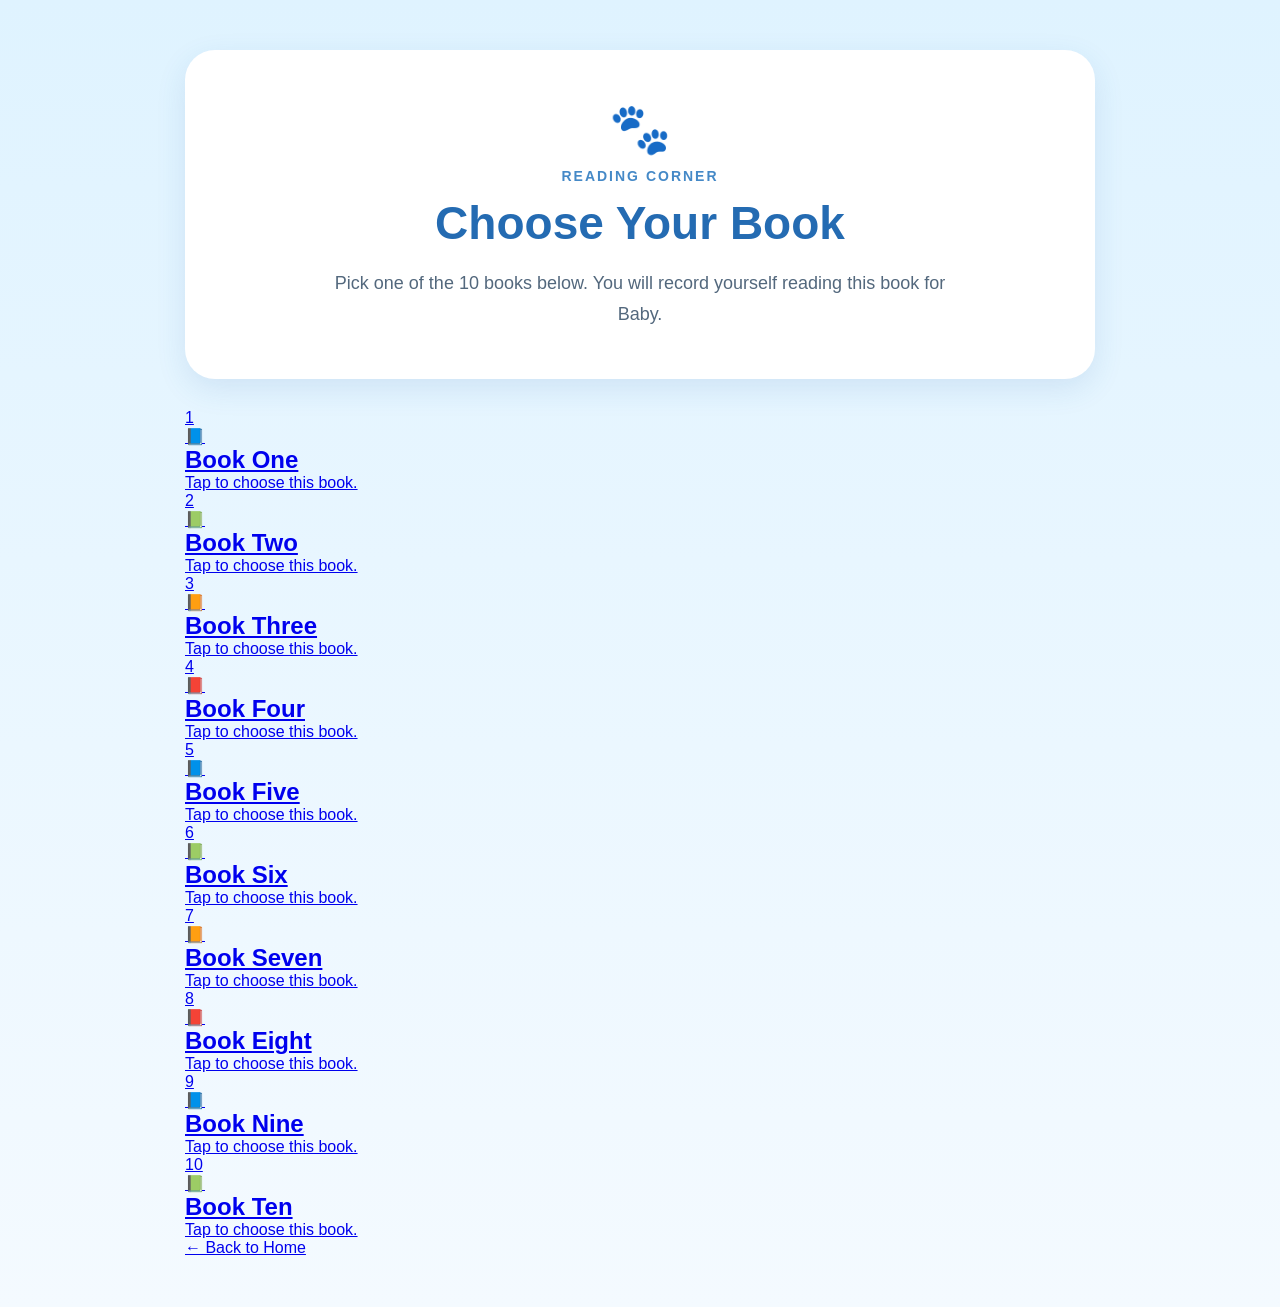
==== docs/books.html @ f7de2287 "Create books.html" ====
<!DOCTYPE html>
<html lang="en">

<head>
    <meta charset="UTF-8">

    <meta
        name="viewport"
        content="width=device-width, initial-scale=1.0"
    >

    <title>Choose a Book</title>

    <link
        rel="stylesheet"
        href="style.css"
    >
</head>


<body>

    <main class="page-container">


        <!-- Page Header -->

        <header class="welcome-card">

            <div class="paw-print">
                🐾
            </div>

            <p class="small-title">
                Reading Corner
            </p>

            <h1>
                Choose Your Book
            </h1>

            <p class="welcome-message">
                Pick one of the 10 books below.
                You will record yourself reading
                this book for Baby.
            </p>

        </header>


        <!-- Book Selection -->

        <section class="book-section">

            <div class="book-grid">


                <a href="#" class="book-card">

                    <div class="book-number">
                        1
                    </div>

                    <div class="book-emoji">
                        📘
                    </div>

                    <h2>
                        Book One
                    </h2>

                    <p>
                        Tap to choose this book.
                    </p>

                </a>


                <a href="#" class="book-card">

                    <div class="book-number">
                        2
                    </div>

                    <div class="book-emoji">
                        📗
                    </div>

                    <h2>
                        Book Two
                    </h2>

                    <p>
                        Tap to choose this book.
                    </p>

                </a>


                <a href="#" class="book-card">

                    <div class="book-number">
                        3
                    </div>

                    <div class="book-emoji">
                        📙
                    </div>

                    <h2>
                        Book Three
                    </h2>

                    <p>
                        Tap to choose this book.
                    </p>

                </a>


                <a href="#" class="book-card">

                    <div class="book-number">
                        4
                    </div>

                    <div class="book-emoji">
                        📕
                    </div>

                    <h2>
                        Book Four
                    </h2>

                    <p>
                        Tap to choose this book.
                    </p>

                </a>


                <a href="#" class="book-card">

                    <div class="book-number">
                        5
                    </div>

                    <div class="book-emoji">
                        📘
                    </div>

                    <h2>
                        Book Five
                    </h2>

                    <p>
                        Tap to choose this book.
                    </p>

                </a>


                <a href="#" class="book-card">

                    <div class="book-number">
                        6
                    </div>

                    <div class="book-emoji">
                        📗
                    </div>

                    <h2>
                        Book Six
                    </h2>

                    <p>
                        Tap to choose this book.
                    </p>

                </a>


                <a href="#" class="book-card">

                    <div class="book-number">
                        7
                    </div>

                    <div class="book-emoji">
                        📙
                    </div>

                    <h2>
                        Book Seven
                    </h2>

                    <p>
                        Tap to choose this book.
                    </p>

                </a>


                <a href="#" class="book-card">

                    <div class="book-number">
                        8
                    </div>

                    <div class="book-emoji">
                        📕
                    </div>

                    <h2>
                        Book Eight
                    </h2>

                    <p>
                        Tap to choose this book.
                    </p>

                </a>


                <a href="#" class="book-card">

                    <div class="book-number">
                        9
                    </div>

                    <div class="book-emoji">
                        📘
                    </div>

                    <h2>
                        Book Nine
                    </h2>

                    <p>
                        Tap to choose this book.
                    </p>

                </a>


                <a href="#" class="book-card">

                    <div class="book-number">
                        10
                    </div>

                    <div class="book-emoji">
                        📗
                    </div>

                    <h2>
                        Book Ten
                    </h2>

                    <p>
                        Tap to choose this book.
                    </p>

                </a>


            </div>

        </section>


        <!-- Back Button -->

        <div class="back-area">

            <a
                href="index.html"
                class="back-button"
            >
                ← Back to Home
            </a>

        </div>


    </main>

</body>

</html>
---- docs/style.css ----
/* ========================================
   BABY SHOWER READING CORNER
   Main Website Design
======================================== */


/* ---------- Page Reset ---------- */

* {
    margin: 0;
    padding: 0;
    box-sizing: border-box;
}


/* ---------- Main Page ---------- */

body {
    font-family: Arial, Helvetica, sans-serif;

    background:
        linear-gradient(
            180deg,
            #dff3ff 0%,
            #f4faff 100%
        );

    color: #24364b;

    min-height: 100vh;
}


.page-container {
    width: 90%;
    max-width: 950px;

    margin: 0 auto;

    padding:
        50px
        20px;
}


/* ========================================
   WELCOME CARD
======================================== */

.welcome-card {
    background-color: white;

    text-align: center;

    padding:
        50px
        30px;

    border-radius: 30px;

    box-shadow:
        0
        10px
        30px
        rgba(45, 110, 170, 0.12);

    margin-bottom: 30px;
}


.paw-print {
    font-size: 50px;

    margin-bottom: 10px;
}


.small-title {
    color: #4589c7;

    font-size: 14px;

    font-weight: bold;

    letter-spacing: 2px;

    text-transform: uppercase;

    margin-bottom: 12px;
}


.welcome-card h1 {
    color: #246bb2;

    font-size: 46px;

    margin-bottom: 18px;
}


.welcome-message {
    max-width: 620px;

    margin: 0 auto;

    font-size: 18px;

    line-height: 1.7;

    color: #53687d;
}


/* ========================================
   READING CARD
======================================== */

.reading-card {
    background-color: white;

    text-align: center;

    padding:
        45px
        35px;

    border-radius: 30px;

    box-shadow:
        0
        10px
        30px
        rgba(45, 110, 170, 0.10);

    margin-bottom: 30px;
}


.book-icon {
    font-size: 48px;

    margin-bottom: 12px;
}


.reading-card h2 {
    color: #246bb2;

    font-size: 32px;

    margin-bottom: 18px;
}


.reading-card p {
    max-width: 650px;

    margin:
        0
        auto
        15px;

    font-size: 17px;

    line-height: 1.7;

    color: #53687d;
}


/* ========================================
   CHOOSE BOOK BUTTON
======================================== */

.choose-button {
    border: none;

    background-color: #3787d6;

    color: white;

    font-size: 18px;

    font-weight: bold;

    padding:
        16px
        36px;

    border-radius: 50px;

    margin-top: 18px;

    cursor: pointer;

    box-shadow:
        0
        7px
        16px
        rgba(55, 135, 214, 0.25);

    transition:
        transform 0.2s ease,
        box-shadow 0.2s ease;
}


.choose-button:hover {
    transform: translateY(-2px);

    box-shadow:
        0
        10px
        20px
        rgba(55, 135, 214, 0.30);
}


/* ========================================
   HOW IT WORKS
======================================== */

.instructions {
    background-color: white;

    padding:
        40px
        30px;

    border-radius: 30px;

    box-shadow:
        0
        10px
        30px
        rgba(45, 110, 170, 0.10);
}


.instructions h2 {
    text-align: center;

    color: #246bb2;

    font-size: 30px;

    margin-bottom: 30px;
}


.steps {
    display: grid;

    grid-template-columns:
        repeat(3, 1fr);

    gap: 20px;
}


.step {
    text-align: center;

    background-color: #f2f9ff;

    padding:
        28px
        20px;

    border-radius: 22px;
}


.step span {
    display: flex;

    align-items: center;

    justify-content: center;

    width: 45px;

    height: 45px;

    margin:
        0
        auto
        15px;

    background-color: #3787d6;

    color: white;

    border-radius: 50%;

    font-size: 19px;

    font-weight: bold;
}


.step h3 {
    color: #2c659c;

    margin-bottom: 10px;
}


.step p {
    color: #617487;

    font-size: 15px;

    line-height: 1.5;
}


/* ========================================
   FOOTER
======================================== */

footer {
    text-align: center;

    padding:
        35px
        10px
        10px;

    color: #56738e;
}


footer p {
    margin-bottom: 5px;
}


.event-date {
    font-size: 14px;

    font-weight: bold;
}


/* ========================================
   PHONE / MOBILE DESIGN
======================================== */

@media (max-width: 700px) {

    .page-container {
        width: 94%;

        padding:
            25px
            10px;
    }


    .welcome-card {
        padding:
            40px
            22px;
    }


    .welcome-card h1 {
        font-size: 35px;
    }


    .welcome-message {
        font-size: 16px;
    }


    .reading-card {
        padding:
            35px
            22px;
    }


    .steps {
        grid-template-columns: 1fr;
    }


    .choose-button {
        width: 100%;

        max-width: 300px;
    }

}
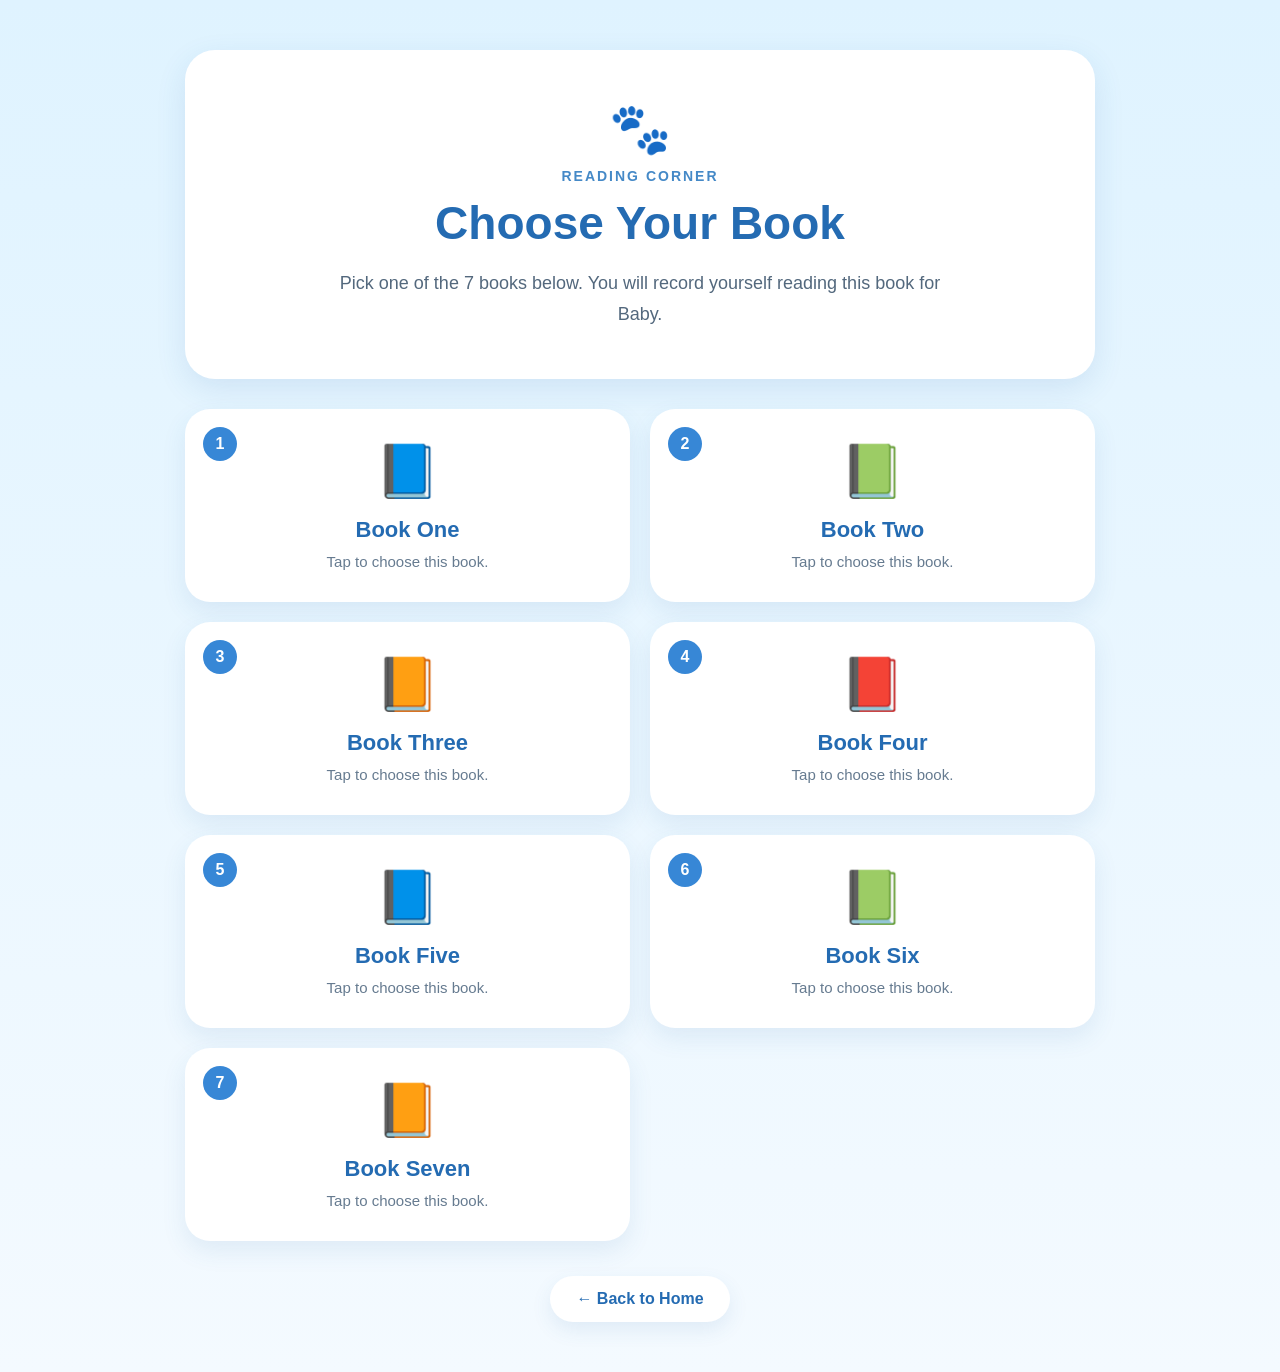
==== commit 7311e3da: "Update books.html" ====
--- a/docs/books.html
+++ b/docs/books.html
@@ -40,7 +40,7 @@
             </h1>
 
             <p class="welcome-message">
-                Pick one of the 10 books below.
+                Pick one of the 7 books below.
                 You will record yourself reading
                 this book for Baby.
             </p>
@@ -202,68 +202,7 @@
                 </a>
 
 
-                <a href="#" class="book-card">
-
-                    <div class="book-number">
-                        8
-                    </div>
-
-                    <div class="book-emoji">
-                        📕
-                    </div>
-
-                    <h2>
-                        Book Eight
-                    </h2>
-
-                    <p>
-                        Tap to choose this book.
-                    </p>
-
-                </a>
-
-
-                <a href="#" class="book-card">
-
-                    <div class="book-number">
-                        9
-                    </div>
-
-                    <div class="book-emoji">
-                        📘
-                    </div>
-
-                    <h2>
-                        Book Nine
-                    </h2>
-
-                    <p>
-                        Tap to choose this book.
-                    </p>
-
-                </a>
-
-
-                <a href="#" class="book-card">
-
-                    <div class="book-number">
-                        10
-                    </div>
-
-                    <div class="book-emoji">
-                        📗
-                    </div>
-
-                    <h2>
-                        Book Ten
-                    </h2>
-
-                    <p>
-                        Tap to choose this book.
-                    </p>
-
-                </a>
-
+                
 
             </div>
 
--- a/docs/style.css
+++ b/docs/style.css
@@ -174,6 +174,9 @@
 ======================================== */
 
 .choose-button {
+   display: inline-block;
+text-decoration: none;
+   
     border: none;
 
     background-color: #3787d6;
@@ -395,3 +398,169 @@
     }
 
 }
+
+/* ========================================
+   BOOK SELECTION PAGE
+======================================== */
+
+.book-section {
+    margin-top: 30px;
+}
+
+
+.book-grid {
+    display: grid;
+
+    grid-template-columns:
+        repeat(2, 1fr);
+
+    gap: 20px;
+}
+
+
+.book-card {
+    position: relative;
+
+    display: block;
+
+    background-color: white;
+
+    text-decoration: none;
+
+    color: #24364b;
+
+    padding:
+        32px
+        25px;
+
+    border-radius: 25px;
+
+    text-align: center;
+
+    box-shadow:
+        0
+        10px
+        25px
+        rgba(45, 110, 170, 0.10);
+
+    transition:
+        transform 0.2s ease,
+        box-shadow 0.2s ease;
+}
+
+
+.book-card:hover {
+    transform: translateY(-4px);
+
+    box-shadow:
+        0
+        14px
+        30px
+        rgba(45, 110, 170, 0.16);
+}
+
+
+.book-number {
+    position: absolute;
+
+    top: 18px;
+
+    left: 18px;
+
+    width: 34px;
+
+    height: 34px;
+
+    display: flex;
+
+    align-items: center;
+
+    justify-content: center;
+
+    background-color: #3787d6;
+
+    color: white;
+
+    border-radius: 50%;
+
+    font-weight: bold;
+}
+
+
+.book-emoji {
+    font-size: 52px;
+
+    margin-bottom: 15px;
+}
+
+
+.book-card h2 {
+    color: #246bb2;
+
+    font-size: 22px;
+
+    margin-bottom: 10px;
+}
+
+
+.book-card p {
+    color: #667b90;
+
+    font-size: 15px;
+}
+
+
+/* ========================================
+   BACK BUTTON
+======================================== */
+
+.back-area {
+    text-align: center;
+
+    margin-top: 35px;
+}
+
+
+.back-button {
+    display: inline-block;
+
+    text-decoration: none;
+
+    color: #246bb2;
+
+    background-color: white;
+
+    padding:
+        14px
+        26px;
+
+    border-radius: 50px;
+
+    font-weight: bold;
+
+    box-shadow:
+        0
+        8px
+        20px
+        rgba(45, 110, 170, 0.10);
+}
+
+
+/* ========================================
+   MOBILE BOOK PAGE
+======================================== */
+
+@media (max-width: 700px) {
+
+    .book-grid {
+        grid-template-columns: 1fr;
+    }
+
+
+    .book-card {
+        padding:
+            30px
+            20px;
+    }
+
+}
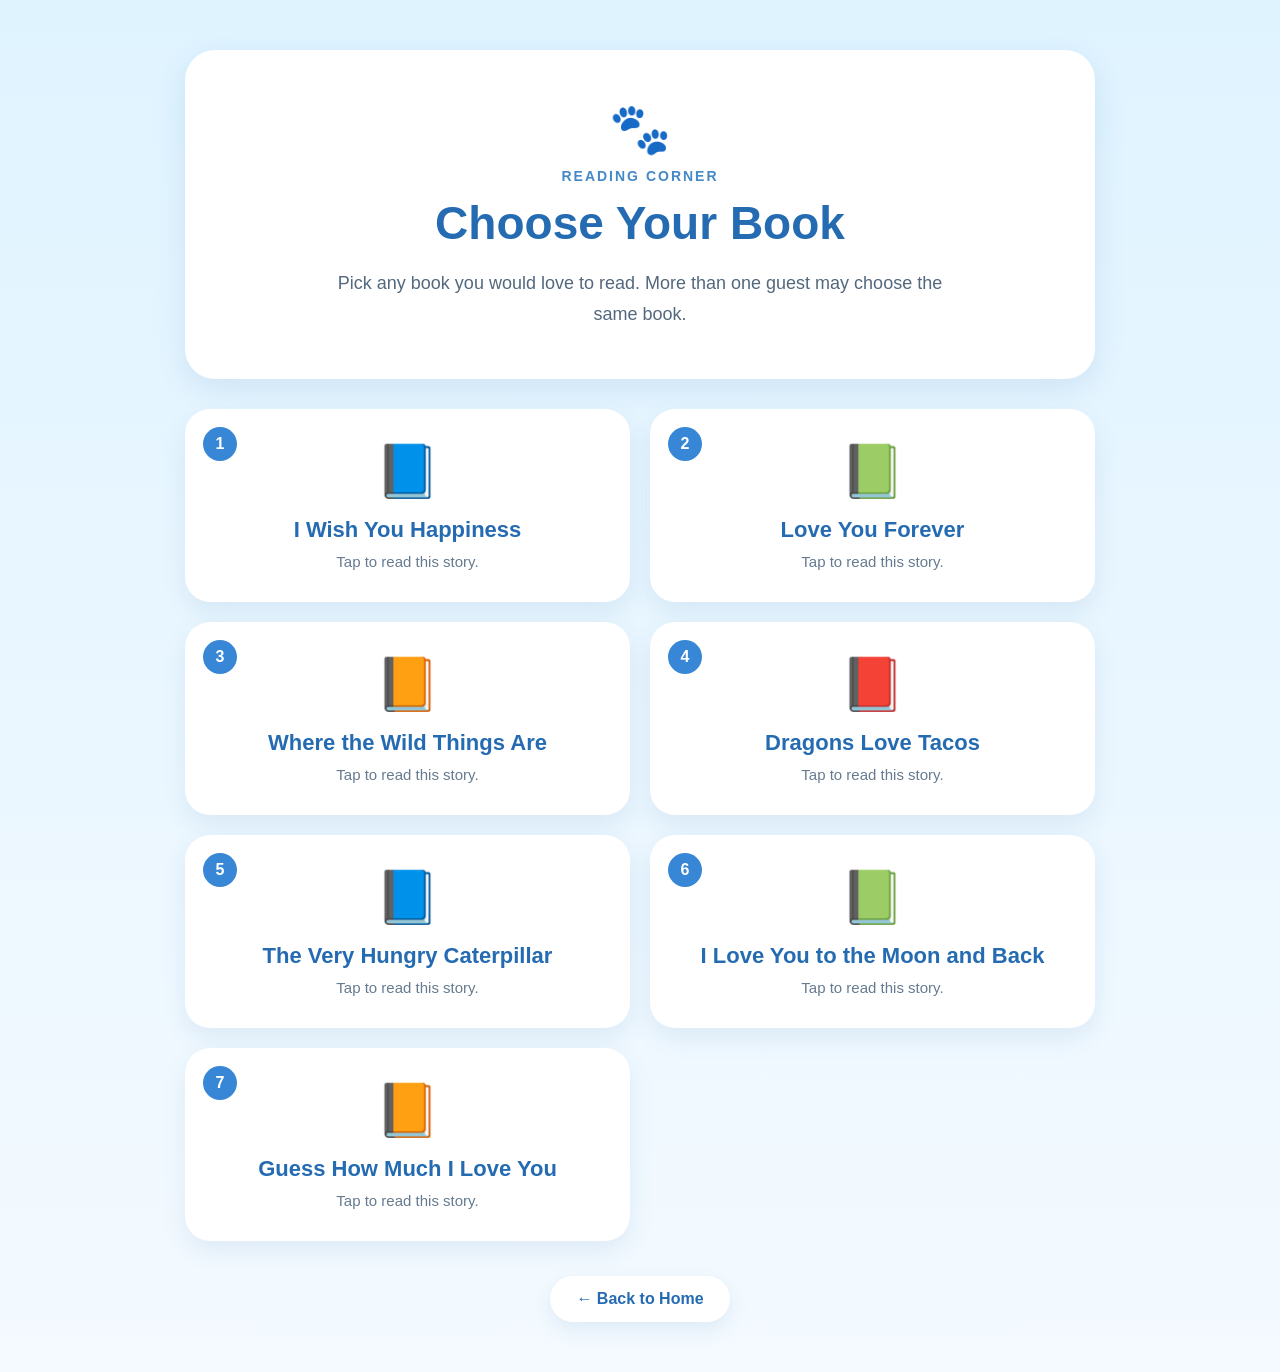
==== commit 1ee58adc: "Update books.html" ====
--- a/docs/books.html
+++ b/docs/books.html
@@ -9,7 +9,7 @@
         content="width=device-width, initial-scale=1.0"
     >
 
-    <title>Choose a Book</title>
+    <title>Choose Your Book</title>
 
     <link
         rel="stylesheet"
@@ -17,11 +17,9 @@
     >
 </head>
 
-
 <body>
 
     <main class="page-container">
-
 
         <!-- Page Header -->
 
@@ -40,9 +38,9 @@
             </h1>
 
             <p class="welcome-message">
-                Pick one of the 7 books below.
-                You will record yourself reading
-                this book for Baby.
+                Pick any book you would love to read.
+                More than one guest may choose the
+                same book.
             </p>
 
         </header>
@@ -55,7 +53,12 @@
             <div class="book-grid">
 
 
-                <a href="#" class="book-card">
+                <!-- Book 1 -->
+
+                <a
+                    href="record.html?book=1"
+                    class="book-card"
+                >
 
                     <div class="book-number">
                         1
@@ -66,17 +69,22 @@
                     </div>
 
                     <h2>
-                        Book One
-                    </h2>
-
-                    <p>
-                        Tap to choose this book.
-                    </p>
-
-                </a>
-
-
-                <a href="#" class="book-card">
+                        I Wish You Happiness
+                    </h2>
+
+                    <p>
+                        Tap to read this story.
+                    </p>
+
+                </a>
+
+
+                <!-- Book 2 -->
+
+                <a
+                    href="record.html?book=2"
+                    class="book-card"
+                >
 
                     <div class="book-number">
                         2
@@ -87,17 +95,22 @@
                     </div>
 
                     <h2>
-                        Book Two
-                    </h2>
-
-                    <p>
-                        Tap to choose this book.
-                    </p>
-
-                </a>
-
-
-                <a href="#" class="book-card">
+                        Love You Forever
+                    </h2>
+
+                    <p>
+                        Tap to read this story.
+                    </p>
+
+                </a>
+
+
+                <!-- Book 3 -->
+
+                <a
+                    href="record.html?book=3"
+                    class="book-card"
+                >
 
                     <div class="book-number">
                         3
@@ -108,17 +121,22 @@
                     </div>
 
                     <h2>
-                        Book Three
-                    </h2>
-
-                    <p>
-                        Tap to choose this book.
-                    </p>
-
-                </a>
-
-
-                <a href="#" class="book-card">
+                        Where the Wild Things Are
+                    </h2>
+
+                    <p>
+                        Tap to read this story.
+                    </p>
+
+                </a>
+
+
+                <!-- Book 4 -->
+
+                <a
+                    href="record.html?book=4"
+                    class="book-card"
+                >
 
                     <div class="book-number">
                         4
@@ -129,17 +147,22 @@
                     </div>
 
                     <h2>
-                        Book Four
-                    </h2>
-
-                    <p>
-                        Tap to choose this book.
-                    </p>
-
-                </a>
-
-
-                <a href="#" class="book-card">
+                        Dragons Love Tacos
+                    </h2>
+
+                    <p>
+                        Tap to read this story.
+                    </p>
+
+                </a>
+
+
+                <!-- Book 5 -->
+
+                <a
+                    href="record.html?book=5"
+                    class="book-card"
+                >
 
                     <div class="book-number">
                         5
@@ -150,17 +173,22 @@
                     </div>
 
                     <h2>
-                        Book Five
-                    </h2>
-
-                    <p>
-                        Tap to choose this book.
-                    </p>
-
-                </a>
-
-
-                <a href="#" class="book-card">
+                        The Very Hungry Caterpillar
+                    </h2>
+
+                    <p>
+                        Tap to read this story.
+                    </p>
+
+                </a>
+
+
+                <!-- Book 6 -->
+
+                <a
+                    href="record.html?book=6"
+                    class="book-card"
+                >
 
                     <div class="book-number">
                         6
@@ -171,17 +199,22 @@
                     </div>
 
                     <h2>
-                        Book Six
-                    </h2>
-
-                    <p>
-                        Tap to choose this book.
-                    </p>
-
-                </a>
-
-
-                <a href="#" class="book-card">
+                        I Love You to the Moon and Back
+                    </h2>
+
+                    <p>
+                        Tap to read this story.
+                    </p>
+
+                </a>
+
+
+                <!-- Book 7 -->
+
+                <a
+                    href="record.html?book=7"
+                    class="book-card"
+                >
 
                     <div class="book-number">
                         7
@@ -192,17 +225,14 @@
                     </div>
 
                     <h2>
-                        Book Seven
-                    </h2>
-
-                    <p>
-                        Tap to choose this book.
-                    </p>
-
-                </a>
-
-
-                
+                        Guess How Much I Love You
+                    </h2>
+
+                    <p>
+                        Tap to read this story.
+                    </p>
+
+                </a>
 
             </div>
 
@@ -222,7 +252,6 @@
 
         </div>
 
-
     </main>
 
 </body>
--- a/docs/style.css
+++ b/docs/style.css
@@ -1,6 +1,5 @@
 /* ========================================
    BABY SHOWER READING CORNER
-   Main Website Design
 ======================================== */
 
 
@@ -37,9 +36,7 @@
 
     margin: 0 auto;
 
-    padding:
-        50px
-        20px;
+    padding: 50px 20px;
 }
 
 
@@ -52,16 +49,12 @@
 
     text-align: center;
 
-    padding:
-        50px
-        30px;
+    padding: 50px 30px;
 
     border-radius: 30px;
 
     box-shadow:
-        0
-        10px
-        30px
+        0 10px 30px
         rgba(45, 110, 170, 0.12);
 
     margin-bottom: 30px;
@@ -70,7 +63,6 @@
 
 .paw-print {
     font-size: 50px;
-
     margin-bottom: 10px;
 }
 
@@ -121,16 +113,12 @@
 
     text-align: center;
 
-    padding:
-        45px
-        35px;
+    padding: 45px 35px;
 
     border-radius: 30px;
 
     box-shadow:
-        0
-        10px
-        30px
+        0 10px 30px
         rgba(45, 110, 170, 0.10);
 
     margin-bottom: 30px;
@@ -139,7 +127,6 @@
 
 .book-icon {
     font-size: 48px;
-
     margin-bottom: 12px;
 }
 
@@ -156,10 +143,7 @@
 .reading-card p {
     max-width: 650px;
 
-    margin:
-        0
-        auto
-        15px;
+    margin: 0 auto 15px;
 
     font-size: 17px;
 
@@ -174,9 +158,10 @@
 ======================================== */
 
 .choose-button {
-   display: inline-block;
-text-decoration: none;
-   
+    display: inline-block;
+
+    text-decoration: none;
+
     border: none;
 
     background-color: #3787d6;
@@ -187,9 +172,7 @@
 
     font-weight: bold;
 
-    padding:
-        16px
-        36px;
+    padding: 16px 36px;
 
     border-radius: 50px;
 
@@ -198,9 +181,7 @@
     cursor: pointer;
 
     box-shadow:
-        0
-        7px
-        16px
+        0 7px 16px
         rgba(55, 135, 214, 0.25);
 
     transition:
@@ -213,9 +194,7 @@
     transform: translateY(-2px);
 
     box-shadow:
-        0
-        10px
-        20px
+        0 10px 20px
         rgba(55, 135, 214, 0.30);
 }
 
@@ -227,16 +206,12 @@
 .instructions {
     background-color: white;
 
-    padding:
-        40px
-        30px;
+    padding: 40px 30px;
 
     border-radius: 30px;
 
     box-shadow:
-        0
-        10px
-        30px
+        0 10px 30px
         rgba(45, 110, 170, 0.10);
 }
 
@@ -267,9 +242,7 @@
 
     background-color: #f2f9ff;
 
-    padding:
-        28px
-        20px;
+    padding: 28px 20px;
 
     border-radius: 22px;
 }
@@ -286,10 +259,7 @@
 
     height: 45px;
 
-    margin:
-        0
-        auto
-        15px;
+    margin: 0 auto 15px;
 
     background-color: #3787d6;
 
@@ -305,7 +275,6 @@
 
 .step h3 {
     color: #2c659c;
-
     margin-bottom: 10px;
 }
 
@@ -320,87 +289,7 @@
 
 
 /* ========================================
-   FOOTER
-======================================== */
-
-footer {
-    text-align: center;
-
-    padding:
-        35px
-        10px
-        10px;
-
-    color: #56738e;
-}
-
-
-footer p {
-    margin-bottom: 5px;
-}
-
-
-.event-date {
-    font-size: 14px;
-
-    font-weight: bold;
-}
-
-
-/* ========================================
-   PHONE / MOBILE DESIGN
-======================================== */
-
-@media (max-width: 700px) {
-
-    .page-container {
-        width: 94%;
-
-        padding:
-            25px
-            10px;
-    }
-
-
-    .welcome-card {
-        padding:
-            40px
-            22px;
-    }
-
-
-    .welcome-card h1 {
-        font-size: 35px;
-    }
-
-
-    .welcome-message {
-        font-size: 16px;
-    }
-
-
-    .reading-card {
-        padding:
-            35px
-            22px;
-    }
-
-
-    .steps {
-        grid-template-columns: 1fr;
-    }
-
-
-    .choose-button {
-        width: 100%;
-
-        max-width: 300px;
-    }
-
-}
-
-/* ========================================
-   BOOK SELECTION PAGE
+   BOOK SELECTION
 ======================================== */
 
 .book-section {
@@ -429,18 +318,14 @@
 
     color: #24364b;
 
-    padding:
-        32px
-        25px;
+    padding: 32px 25px;
 
     border-radius: 25px;
 
     text-align: center;
 
     box-shadow:
-        0
-        10px
-        25px
+        0 10px 25px
         rgba(45, 110, 170, 0.10);
 
     transition:
@@ -453,9 +338,7 @@
     transform: translateY(-4px);
 
     box-shadow:
-        0
-        14px
-        30px
+        0 14px 30px
         rgba(45, 110, 170, 0.16);
 }
 
@@ -464,17 +347,14 @@
     position: absolute;
 
     top: 18px;
-
     left: 18px;
 
     width: 34px;
-
     height: 34px;
 
     display: flex;
 
     align-items: center;
-
     justify-content: center;
 
     background-color: #3787d6;
@@ -489,7 +369,6 @@
 
 .book-emoji {
     font-size: 52px;
-
     margin-bottom: 15px;
 }
 
@@ -505,18 +384,175 @@
 
 .book-card p {
     color: #667b90;
-
     font-size: 15px;
 }
 
 
 /* ========================================
+   RECORDING PAGE
+======================================== */
+
+.recording-card {
+    background-color: white;
+
+    text-align: center;
+
+    padding: 45px 35px;
+
+    border-radius: 30px;
+
+    box-shadow:
+        0 10px 30px
+        rgba(45, 110, 170, 0.10);
+}
+
+
+.recording-card h2 {
+    color: #246bb2;
+
+    font-size: 30px;
+
+    margin-bottom: 30px;
+}
+
+
+.form-group {
+    max-width: 500px;
+
+    margin: 0 auto 35px;
+
+    text-align: left;
+}
+
+
+.form-group label {
+    display: block;
+
+    margin-bottom: 8px;
+
+    font-weight: bold;
+
+    color: #385b7d;
+}
+
+
+.form-group input {
+    width: 100%;
+
+    padding: 15px 18px;
+
+    border:
+        2px solid
+        #d8eafb;
+
+    border-radius: 15px;
+
+    font-size: 17px;
+
+    outline: none;
+}
+
+
+.form-group input:focus {
+    border-color: #3787d6;
+}
+
+
+.microphone-circle {
+    width: 110px;
+
+    height: 110px;
+
+    margin: 10px auto 20px;
+
+    display: flex;
+
+    align-items: center;
+    justify-content: center;
+
+    background-color: #e7f4ff;
+
+    border-radius: 50%;
+
+    font-size: 52px;
+}
+
+
+.recording-card h3 {
+    color: #2c659c;
+
+    font-size: 24px;
+
+    margin-bottom: 10px;
+}
+
+
+.recording-message {
+    max-width: 520px;
+
+    margin: 0 auto 20px;
+
+    color: #617487;
+
+    font-size: 16px;
+
+    line-height: 1.6;
+}
+
+
+.record-button {
+    border: none;
+
+    background-color: #3787d6;
+
+    color: white;
+
+    font-size: 18px;
+
+    font-weight: bold;
+
+    padding: 16px 35px;
+
+    border-radius: 50px;
+
+    cursor: pointer;
+
+    box-shadow:
+        0 7px 16px
+        rgba(55, 135, 214, 0.25);
+}
+
+
+.recording-status {
+    margin-top: 15px;
+
+    color: #70859a;
+
+    font-size: 14px;
+}
+
+
+.audio-preview {
+    max-width: 550px;
+
+    margin: 35px auto 0;
+
+    padding: 25px;
+
+    background-color: #f2f9ff;
+
+    border-radius: 20px;
+
+    color: #667b90;
+}
+
+
+/* ========================================
    BACK BUTTON
 ======================================== */
 
 .back-area {
     text-align: center;
-
     margin-top: 35px;
 }
 
@@ -530,37 +566,93 @@
 
     background-color: white;
 
-    padding:
-        14px
-        26px;
+    padding: 14px 26px;
 
     border-radius: 50px;
 
     font-weight: bold;
 
     box-shadow:
-        0
-        8px
-        20px
+        0 8px 20px
         rgba(45, 110, 170, 0.10);
 }
 
 
 /* ========================================
-   MOBILE BOOK PAGE
+   FOOTER
+======================================== */
+
+footer {
+    text-align: center;
+
+    padding: 35px 10px 10px;
+
+    color: #56738e;
+}
+
+
+footer p {
+    margin-bottom: 5px;
+}
+
+
+.event-date {
+    font-size: 14px;
+    font-weight: bold;
+}
+
+
+/* ========================================
+   MOBILE PHONES
 ======================================== */
 
 @media (max-width: 700px) {
+
+    .page-container {
+        width: 94%;
+        padding: 25px 10px;
+    }
+
+
+    .welcome-card {
+        padding: 40px 22px;
+    }
+
+
+    .welcome-card h1 {
+        font-size: 35px;
+    }
+
+
+    .welcome-message {
+        font-size: 16px;
+    }
+
+
+    .reading-card {
+        padding: 35px 22px;
+    }
+
+
+    .steps {
+        grid-template-columns: 1fr;
+    }
+
 
     .book-grid {
         grid-template-columns: 1fr;
     }
 
 
-    .book-card {
-        padding:
-            30px
-            20px;
-    }
-
-}
+    .recording-card {
+        padding: 35px 22px;
+    }
+
+
+    .choose-button,
+    .record-button {
+        width: 100%;
+        max-width: 300px;
+    }
+
+}
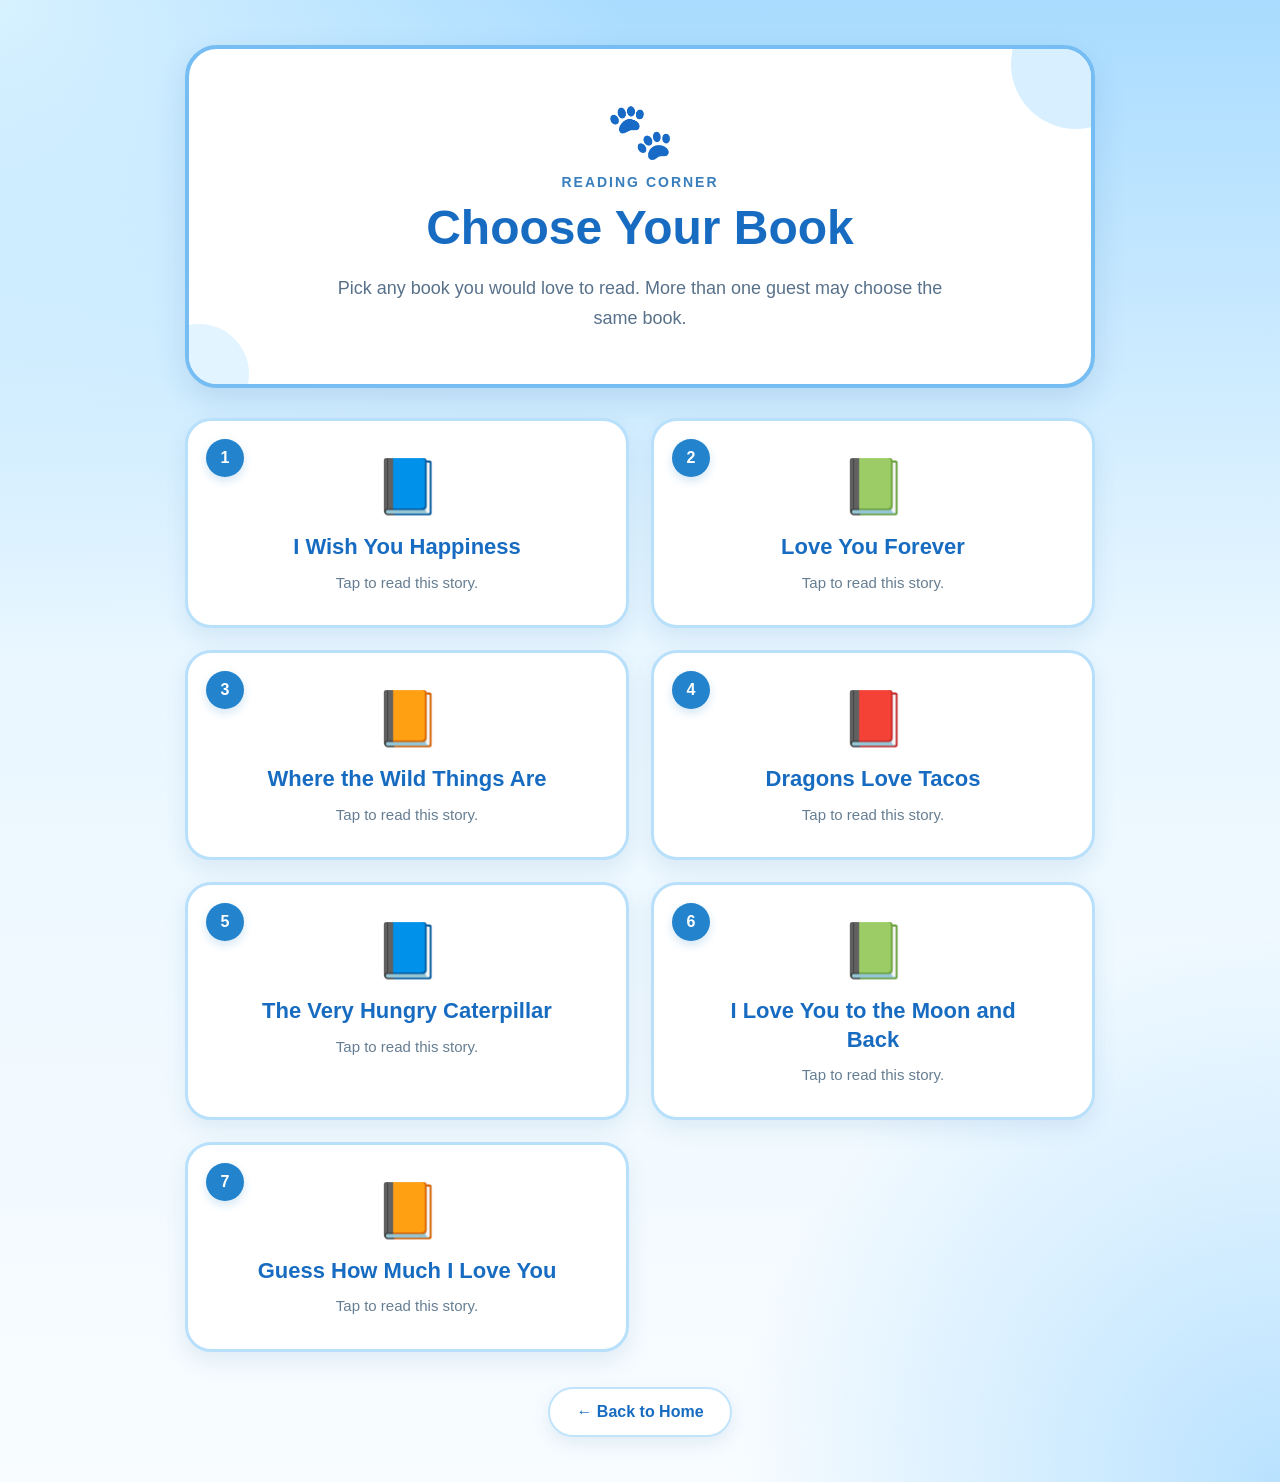
==== commit 2a83b226: "Update books.html" ====
--- a/docs/books.html
+++ b/docs/books.html
@@ -4,17 +4,13 @@
 <head>
     <meta charset="UTF-8">
 
-    <meta
-        name="viewport"
-        content="width=device-width, initial-scale=1.0"
-    >
+    <meta name="viewport"
+        content="width=device-width, initial-scale=1.0" >
 
     <title>Choose Your Book</title>
 
-    <link
-        rel="stylesheet"
-        href="style.css"
-    >
+    <link rel="stylesheet"
+        href="style.css" >
 </head>
 
 <body>
@@ -55,10 +51,8 @@
 
                 <!-- Book 1 -->
 
-                <a
-                    href="record.html?book=1"
-                    class="book-card"
-                >
+                <a href="record.html?book=1"
+                    class="book-card" >
 
                     <div class="book-number">
                         1
@@ -81,10 +75,8 @@
 
                 <!-- Book 2 -->
 
-                <a
-                    href="record.html?book=2"
-                    class="book-card"
-                >
+                <a href="record.html?book=2"
+                    class="book-card" >
 
                     <div class="book-number">
                         2
@@ -107,10 +99,8 @@
 
                 <!-- Book 3 -->
 
-                <a
-                    href="record.html?book=3"
-                    class="book-card"
-                >
+                <a href="record.html?book=3"
+                    class="book-card" >
 
                     <div class="book-number">
                         3
@@ -133,10 +123,8 @@
 
                 <!-- Book 4 -->
 
-                <a
-                    href="record.html?book=4"
-                    class="book-card"
-                >
+                <a href="record.html?book=4"
+                    class="book-card" >
 
                     <div class="book-number">
                         4
@@ -159,10 +147,8 @@
 
                 <!-- Book 5 -->
 
-                <a
-                    href="record.html?book=5"
-                    class="book-card"
-                >
+                <a href="record.html?book=5"
+                    class="book-card" >
 
                     <div class="book-number">
                         5
@@ -185,10 +171,8 @@
 
                 <!-- Book 6 -->
 
-                <a
-                    href="record.html?book=6"
-                    class="book-card"
-                >
+                <a href="record.html?book=6"
+                    class="book-card" >
 
                     <div class="book-number">
                         6
@@ -211,10 +195,8 @@
 
                 <!-- Book 7 -->
 
-                <a
-                    href="record.html?book=7"
-                    class="book-card"
-                >
+                <a href="record.html?book=7"
+                    class="book-card" >
 
                     <div class="book-number">
                         7
@@ -243,10 +225,8 @@
 
         <div class="back-area">
 
-            <a
-                href="index.html"
-                class="back-button"
-            >
+            <a href="index.html"
+                class="back-button" >
                 ← Back to Home
             </a>
 
--- a/docs/style.css
+++ b/docs/style.css
@@ -1,9 +1,13 @@
-/* ========================================
+/* =========================================================
    BABY SHOWER READING CORNER
-======================================== */
-
-
-/* ---------- Page Reset ---------- */
+   Blue Paw Storybook Theme
+   August 2026
+========================================================= */
+
+
+/* =========================================================
+   1. PAGE RESET
+========================================================= */
 
 * {
     margin: 0;
@@ -12,177 +16,296 @@
 }
 
 
-/* ---------- Main Page ---------- */
+html {
+    scroll-behavior: smooth;
+}
+
 
 body {
-    font-family: Arial, Helvetica, sans-serif;
+    min-height: 100vh;
+
+    font-family:
+        "Trebuchet MS",
+        Arial,
+        Helvetica,
+        sans-serif;
+
+    color: #24415f;
+
+    background:
+        radial-gradient(
+            circle at top left,
+            #d7f1ff 0%,
+            transparent 32%
+        ),
+        radial-gradient(
+            circle at bottom right,
+            #b9e2ff 0%,
+            transparent 28%
+        ),
+        linear-gradient(
+            180deg,
+            #a9dcff 0%,
+            #eaf7ff 45%,
+            #f8fcff 100%
+        );
+}
+
+
+/* =========================================================
+   2. MAIN PAGE CONTAINER
+========================================================= */
+
+.page-container {
+    width: 92%;
+    max-width: 950px;
+
+    margin: 0 auto;
+
+    padding: 45px 20px;
+}
+
+
+/* =========================================================
+   3. WELCOME CARD
+========================================================= */
+
+.welcome-card {
+    position: relative;
+
+    overflow: hidden;
+
+    background-color: #ffffff;
+
+    text-align: center;
+
+    padding: 50px 30px;
+
+    border:
+        4px solid
+        #75bdf2;
+
+    border-radius: 32px;
+
+    box-shadow:
+        0 12px 30px
+        rgba(32, 99, 160, 0.15);
+
+    margin-bottom: 28px;
+}
+
+
+/* Decorative Bubble */
+
+.welcome-card::before {
+    content: "";
+
+    position: absolute;
+
+    width: 100px;
+    height: 100px;
+
+    left: -40px;
+    bottom: -40px;
+
+    background-color: #e1f4ff;
+
+    border-radius: 50%;
+}
+
+
+/* Decorative Bubble */
+
+.welcome-card::after {
+    content: "";
+
+    position: absolute;
+
+    width: 130px;
+    height: 130px;
+
+    right: -50px;
+    top: -50px;
+
+    background-color: #d7efff;
+
+    border-radius: 50%;
+}
+
+
+/* =========================================================
+   4. PAW PRINT
+========================================================= */
+
+.paw-print {
+    position: relative;
+
+    z-index: 2;
+
+    font-size: 55px;
+
+    margin-bottom: 10px;
+}
+
+
+.footer-paw {
+    font-size: 28px;
+
+    margin-bottom: 8px;
+}
+
+
+/* =========================================================
+   5. SMALL SECTION TITLES
+========================================================= */
+
+.small-title {
+    position: relative;
+
+    z-index: 2;
+
+    color: #397fbd;
+
+    font-size: 14px;
+
+    font-weight: bold;
+
+    letter-spacing: 2px;
+
+    text-transform: uppercase;
+
+    margin-bottom: 12px;
+}
+
+
+/* =========================================================
+   6. WELCOME TEXT
+========================================================= */
+
+.welcome-card h1 {
+    position: relative;
+
+    z-index: 2;
+
+    color: #176cc1;
+
+    font-size: 48px;
+
+    line-height: 1.1;
+
+    margin-bottom: 18px;
+}
+
+
+.welcome-message {
+    position: relative;
+
+    z-index: 2;
+
+    max-width: 620px;
+
+    margin: 0 auto;
+
+    color: #58718a;
+
+    font-size: 18px;
+
+    line-height: 1.7;
+}
+
+
+/* =========================================================
+   7. READING CORNER CARD
+========================================================= */
+
+.reading-card {
+    background-color: #ffffff;
+
+    text-align: center;
+
+    padding: 45px 35px;
+
+    border:
+        3px solid
+        #c6e8ff;
+
+    border-radius: 30px;
+
+    box-shadow:
+        0 10px 25px
+        rgba(32, 99, 160, 0.11);
+
+    margin-bottom: 28px;
+}
+
+
+.book-icon {
+    font-size: 52px;
+
+    margin-bottom: 10px;
+}
+
+
+.reading-card h2 {
+    color: #176cc1;
+
+    font-size: 32px;
+
+    margin-bottom: 18px;
+}
+
+
+.reading-card p {
+    max-width: 650px;
+
+    margin:
+        0
+        auto
+        14px;
+
+    color: #59738b;
+
+    font-size: 17px;
+
+    line-height: 1.65;
+}
+
+
+/* =========================================================
+   8. MAIN BUTTON
+========================================================= */
+
+.choose-button {
+    display: inline-block;
+
+    text-decoration: none;
+
+    border: none;
 
     background:
         linear-gradient(
             180deg,
-            #dff3ff 0%,
-            #f4faff 100%
+            #48a5ed,
+            #217bc4
         );
 
-    color: #24364b;
-
-    min-height: 100vh;
-}
-
-
-.page-container {
-    width: 90%;
-    max-width: 950px;
-
-    margin: 0 auto;
-
-    padding: 50px 20px;
-}
-
-
-/* ========================================
-   WELCOME CARD
-======================================== */
-
-.welcome-card {
-    background-color: white;
-
-    text-align: center;
-
-    padding: 50px 30px;
-
-    border-radius: 30px;
-
-    box-shadow:
-        0 10px 30px
-        rgba(45, 110, 170, 0.12);
-
-    margin-bottom: 30px;
-}
-
-
-.paw-print {
-    font-size: 50px;
-    margin-bottom: 10px;
-}
-
-
-.small-title {
-    color: #4589c7;
-
-    font-size: 14px;
+    color: #ffffff;
+
+    font-size: 18px;
 
     font-weight: bold;
 
-    letter-spacing: 2px;
-
-    text-transform: uppercase;
-
-    margin-bottom: 12px;
-}
-
-
-.welcome-card h1 {
-    color: #246bb2;
-
-    font-size: 46px;
-
-    margin-bottom: 18px;
-}
-
-
-.welcome-message {
-    max-width: 620px;
-
-    margin: 0 auto;
-
-    font-size: 18px;
-
-    line-height: 1.7;
-
-    color: #53687d;
-}
-
-
-/* ========================================
-   READING CARD
-======================================== */
-
-.reading-card {
-    background-color: white;
-
-    text-align: center;
-
-    padding: 45px 35px;
-
-    border-radius: 30px;
-
-    box-shadow:
-        0 10px 30px
-        rgba(45, 110, 170, 0.10);
-
-    margin-bottom: 30px;
-}
-
-
-.book-icon {
-    font-size: 48px;
-    margin-bottom: 12px;
-}
-
-
-.reading-card h2 {
-    color: #246bb2;
-
-    font-size: 32px;
-
-    margin-bottom: 18px;
-}
-
-
-.reading-card p {
-    max-width: 650px;
-
-    margin: 0 auto 15px;
-
-    font-size: 17px;
-
-    line-height: 1.7;
-
-    color: #53687d;
-}
-
-
-/* ========================================
-   CHOOSE BOOK BUTTON
-======================================== */
-
-.choose-button {
-    display: inline-block;
-
-    text-decoration: none;
-
-    border: none;
-
-    background-color: #3787d6;
-
-    color: white;
-
-    font-size: 18px;
-
-    font-weight: bold;
-
-    padding: 16px 36px;
+    padding: 16px 38px;
+
+    margin-top: 18px;
 
     border-radius: 50px;
 
-    margin-top: 18px;
-
     cursor: pointer;
 
     box-shadow:
-        0 7px 16px
-        rgba(55, 135, 214, 0.25);
+        0 7px 18px
+        rgba(28, 111, 184, 0.28);
 
     transition:
         transform 0.2s ease,
@@ -191,35 +314,39 @@
 
 
 .choose-button:hover {
-    transform: translateY(-2px);
-
-    box-shadow:
-        0 10px 20px
-        rgba(55, 135, 214, 0.30);
-}
-
-
-/* ========================================
-   HOW IT WORKS
-======================================== */
+    transform: translateY(-3px);
+
+    box-shadow:
+        0 11px 24px
+        rgba(28, 111, 184, 0.32);
+}
+
+
+/* =========================================================
+   9. HOW IT WORKS
+========================================================= */
 
 .instructions {
-    background-color: white;
+    background-color: #ffffff;
 
     padding: 40px 30px;
 
+    border:
+        3px solid
+        #c6e8ff;
+
     border-radius: 30px;
 
     box-shadow:
-        0 10px 30px
-        rgba(45, 110, 170, 0.10);
+        0 10px 25px
+        rgba(32, 99, 160, 0.10);
 }
 
 
 .instructions h2 {
     text-align: center;
 
-    color: #246bb2;
+    color: #176cc1;
 
     font-size: 30px;
 
@@ -240,7 +367,11 @@
 .step {
     text-align: center;
 
-    background-color: #f2f9ff;
+    background-color: #edf8ff;
+
+    border:
+        2px dashed
+        #8ac9f3;
 
     padding: 28px 20px;
 
@@ -255,15 +386,17 @@
 
     justify-content: center;
 
-    width: 45px;
-
-    height: 45px;
-
-    margin: 0 auto 15px;
-
-    background-color: #3787d6;
-
-    color: white;
+    width: 46px;
+    height: 46px;
+
+    margin:
+        0
+        auto
+        15px;
+
+    background-color: #2582ca;
+
+    color: #ffffff;
 
     border-radius: 50%;
 
@@ -274,23 +407,24 @@
 
 
 .step h3 {
-    color: #2c659c;
+    color: #246ba5;
+
     margin-bottom: 10px;
 }
 
 
 .step p {
-    color: #617487;
+    color: #617a90;
 
     font-size: 15px;
 
-    line-height: 1.5;
-}
-
-
-/* ========================================
-   BOOK SELECTION
-======================================== */
+    line-height: 1.55;
+}
+
+
+/* =========================================================
+   10. BOOK SELECTION PAGE
+========================================================= */
 
 .book-section {
     margin-top: 30px;
@@ -303,30 +437,340 @@
     grid-template-columns:
         repeat(2, 1fr);
 
-    gap: 20px;
-}
-
+    gap: 22px;
+}
+
+
+/* =========================================================
+   11. INDIVIDUAL BOOK CARDS
+========================================================= */
 
 .book-card {
     position: relative;
 
     display: block;
 
-    background-color: white;
+    min-height: 210px;
+
+    background-color: #ffffff;
+
+    color: #24415f;
 
     text-decoration: none;
 
-    color: #24364b;
-
-    padding: 32px 25px;
-
-    border-radius: 25px;
-
     text-align: center;
 
-    box-shadow:
-        0 10px 25px
-        rgba(45, 110, 170, 0.10);
+    padding:
+        34px
+        25px
+        30px;
+
+    border:
+        3px solid
+        #b8e0fb;
+
+    border-radius: 26px;
+
+    box-shadow:
+        0 9px 22px
+        rgba(32, 99, 160, 0.10);
+
+    transition:
+        transform 0.2s ease,
+        border-color 0.2s ease,
+        box-shadow 0.2s ease;
+}
+
+
+.book-card:hover {
+    transform: translateY(-5px);
+
+    border-color: #68b5e9;
+
+    box-shadow:
+        0 14px 30px
+        rgba(32, 99, 160, 0.16);
+}
+
+
+/* Book Number */
+
+.book-number {
+    position: absolute;
+
+    top: 18px;
+    left: 18px;
+
+    display: flex;
+
+    align-items: center;
+
+    justify-content: center;
+
+    width: 38px;
+    height: 38px;
+
+    background-color: #2383cc;
+
+    color: #ffffff;
+
+    border-radius: 50%;
+
+    font-size: 16px;
+
+    font-weight: bold;
+
+    box-shadow:
+        0 4px 10px
+        rgba(35, 131, 204, 0.20);
+}
+
+
+/* Book Icon */
+
+.book-emoji {
+    font-size: 54px;
+
+    margin-bottom: 15px;
+}
+
+
+/* Real Book Titles */
+
+.book-card h2 {
+    max-width: 330px;
+
+    margin:
+        0
+        auto
+        10px;
+
+    color: #176cc1;
+
+    font-size: 22px;
+
+    line-height: 1.3;
+}
+
+
+.book-card p {
+    color: #667e93;
+
+    font-size: 15px;
+
+    line-height: 1.5;
+}
+
+
+/* =========================================================
+   12. RECORDING PAGE
+========================================================= */
+
+.recording-card {
+    background-color: #ffffff;
+
+    text-align: center;
+
+    padding: 45px 35px;
+
+    border:
+        3px solid
+        #c6e8ff;
+
+    border-radius: 30px;
+
+    box-shadow:
+        0 10px 28px
+        rgba(32, 99, 160, 0.12);
+}
+
+
+/* Selected Book Title */
+
+.recording-card h2 {
+    max-width: 650px;
+
+    margin:
+        0
+        auto
+        30px;
+
+    color: #176cc1;
+
+    font-size: 31px;
+
+    line-height: 1.3;
+}
+
+
+/* =========================================================
+   13. READER NAME
+========================================================= */
+
+.form-group {
+    max-width: 500px;
+
+    margin:
+        0
+        auto
+        35px;
+
+    text-align: left;
+}
+
+
+.form-group label {
+    display: block;
+
+    margin-bottom: 8px;
+
+    color: #385f83;
+
+    font-size: 16px;
+
+    font-weight: bold;
+}
+
+
+.form-group input {
+    width: 100%;
+
+    padding: 15px 18px;
+
+    background-color: #fbfdff;
+
+    color: #284a69;
+
+    border:
+        2px solid
+        #c9e6fa;
+
+    border-radius: 15px;
+
+    outline: none;
+
+    font-family: inherit;
+
+    font-size: 17px;
+
+    transition:
+        border-color 0.2s ease,
+        box-shadow 0.2s ease;
+}
+
+
+.form-group input::placeholder {
+    color: #9aafc0;
+}
+
+
+.form-group input:focus {
+    border-color: #328fd2;
+
+    box-shadow:
+        0 0 0 4px
+        rgba(50, 143, 210, 0.10);
+}
+
+
+/* =========================================================
+   14. MICROPHONE AREA
+========================================================= */
+
+.microphone-circle {
+    display: flex;
+
+    align-items: center;
+
+    justify-content: center;
+
+    width: 115px;
+    height: 115px;
+
+    margin:
+        10px
+        auto
+        20px;
+
+    background:
+        linear-gradient(
+            145deg,
+            #e7f6ff,
+            #c7eaff
+        );
+
+    border:
+        3px solid
+        #92cef4;
+
+    border-radius: 50%;
+
+    font-size: 52px;
+
+    box-shadow:
+        0 8px 20px
+        rgba(45, 139, 205, 0.13);
+}
+
+
+.recording-card h3 {
+    color: #246ba5;
+
+    font-size: 24px;
+
+    margin-bottom: 10px;
+}
+
+
+.recording-message {
+    max-width: 520px;
+
+    margin:
+        0
+        auto
+        20px;
+
+    color: #617a90;
+
+    font-size: 16px;
+
+    line-height: 1.6;
+}
+
+
+/* =========================================================
+   15. RECORD BUTTON
+========================================================= */
+
+.record-button {
+    min-width: 200px;
+
+    border: none;
+
+    background:
+        linear-gradient(
+            180deg,
+            #48a5ed,
+            #217bc4
+        );
+
+    color: #ffffff;
+
+    font-family: inherit;
+
+    font-size: 18px;
+
+    font-weight: bold;
+
+    padding: 16px 36px;
+
+    border-radius: 50px;
+
+    cursor: pointer;
+
+    box-shadow:
+        0 7px 18px
+        rgba(28, 111, 184, 0.26);
 
     transition:
         transform 0.2s ease,
@@ -334,288 +778,211 @@
 }
 
 
-.book-card:hover {
-    transform: translateY(-4px);
-
-    box-shadow:
-        0 14px 30px
-        rgba(45, 110, 170, 0.16);
-}
-
-
-.book-number {
-    position: absolute;
-
-    top: 18px;
-    left: 18px;
-
-    width: 34px;
-    height: 34px;
-
-    display: flex;
-
-    align-items: center;
-    justify-content: center;
-
-    background-color: #3787d6;
-
-    color: white;
-
-    border-radius: 50%;
+.record-button:hover {
+    transform: translateY(-2px);
+
+    box-shadow:
+        0 10px 22px
+        rgba(28, 111, 184, 0.32);
+}
+
+
+.record-button:active {
+    transform: translateY(0);
+}
+
+
+/* =========================================================
+   16. RECORDING STATUS
+========================================================= */
+
+.recording-status {
+    min-height: 22px;
+
+    margin-top: 16px;
+
+    color: #698297;
+
+    font-size: 14px;
 
     font-weight: bold;
 }
 
 
-.book-emoji {
-    font-size: 52px;
-    margin-bottom: 15px;
-}
-
-
-.book-card h2 {
-    color: #246bb2;
-
-    font-size: 22px;
-
-    margin-bottom: 10px;
-}
-
-
-.book-card p {
-    color: #667b90;
-    font-size: 15px;
-}
-
-
-/* ========================================
-   RECORDING PAGE
-======================================== */
-
-.recording-card {
-    background-color: white;
-
+/* =========================================================
+   17. AUDIO PREVIEW
+========================================================= */
+
+.audio-preview {
+    max-width: 550px;
+
+    margin:
+        35px
+        auto
+        0;
+
+    padding: 25px;
+
+    background-color: #edf8ff;
+
+    border:
+        2px dashed
+        #9dd2f3;
+
+    border-radius: 20px;
+
+    color: #60798e;
+
+    line-height: 1.5;
+}
+
+
+.audio-preview audio {
+    display: block;
+
+    width: 100%;
+
+    margin: 0 auto;
+}
+
+
+/* =========================================================
+   18. BACK BUTTON
+========================================================= */
+
+.back-area {
     text-align: center;
 
-    padding: 45px 35px;
-
-    border-radius: 30px;
-
-    box-shadow:
-        0 10px 30px
-        rgba(45, 110, 170, 0.10);
-}
-
-
-.recording-card h2 {
-    color: #246bb2;
-
-    font-size: 30px;
-
-    margin-bottom: 30px;
-}
-
-
-.form-group {
-    max-width: 500px;
-
-    margin: 0 auto 35px;
-
-    text-align: left;
-}
-
-
-.form-group label {
-    display: block;
-
-    margin-bottom: 8px;
-
-    font-weight: bold;
-
-    color: #385b7d;
-}
-
-
-.form-group input {
-    width: 100%;
-
-    padding: 15px 18px;
+    margin-top: 35px;
+}
+
+
+.back-button {
+    display: inline-block;
+
+    background-color: #ffffff;
+
+    color: #176cc1;
+
+    text-decoration: none;
+
+    padding: 14px 26px;
 
     border:
         2px solid
-        #d8eafb;
-
-    border-radius: 15px;
-
-    font-size: 17px;
-
-    outline: none;
-}
-
-
-.form-group input:focus {
-    border-color: #3787d6;
-}
-
-
-.microphone-circle {
-    width: 110px;
-
-    height: 110px;
-
-    margin: 10px auto 20px;
-
-    display: flex;
-
-    align-items: center;
-    justify-content: center;
-
-    background-color: #e7f4ff;
-
-    border-radius: 50%;
-
-    font-size: 52px;
-}
-
-
-.recording-card h3 {
-    color: #2c659c;
-
-    font-size: 24px;
-
-    margin-bottom: 10px;
-}
-
-
-.recording-message {
-    max-width: 520px;
-
-    margin: 0 auto 20px;
-
-    color: #617487;
-
-    font-size: 16px;
-
-    line-height: 1.6;
-}
-
-
-.record-button {
-    border: none;
-
-    background-color: #3787d6;
-
-    color: white;
-
-    font-size: 18px;
+        #c1e4fb;
+
+    border-radius: 50px;
 
     font-weight: bold;
 
-    padding: 16px 35px;
-
-    border-radius: 50px;
-
-    cursor: pointer;
-
-    box-shadow:
-        0 7px 16px
-        rgba(55, 135, 214, 0.25);
-}
-
-
-.recording-status {
-    margin-top: 15px;
-
-    color: #70859a;
-
-    font-size: 14px;
-}
-
-
-.audio-preview {
-    max-width: 550px;
-
-    margin: 35px auto 0;
-
-    padding: 25px;
-
-    background-color: #f2f9ff;
-
-    border-radius: 20px;
-
-    color: #667b90;
-}
-
-
-/* ========================================
-   BACK BUTTON
-======================================== */
-
-.back-area {
-    text-align: center;
-    margin-top: 35px;
-}
-
-
-.back-button {
-    display: inline-block;
-
-    text-decoration: none;
-
-    color: #246bb2;
-
-    background-color: white;
-
-    padding: 14px 26px;
-
-    border-radius: 50px;
-
-    font-weight: bold;
-
-    box-shadow:
-        0 8px 20px
-        rgba(45, 110, 170, 0.10);
-}
-
-
-/* ========================================
-   FOOTER
-======================================== */
+    box-shadow:
+        0 7px 18px
+        rgba(32, 99, 160, 0.10);
+
+    transition:
+        transform 0.2s ease,
+        border-color 0.2s ease;
+}
+
+
+.back-button:hover {
+    transform: translateY(-2px);
+
+    border-color: #74bdea;
+}
+
+
+/* =========================================================
+   19. FOOTER
+========================================================= */
 
 footer {
     text-align: center;
 
-    padding: 35px 10px 10px;
-
-    color: #56738e;
-}
-
-
-footer p {
-    margin-bottom: 5px;
+    padding:
+        38px
+        10px
+        10px;
+
+    color: #52708b;
+
+    line-height: 1.5;
 }
 
 
 .event-date {
+    margin-top: 5px;
+
+    color: #397fbd;
+
     font-size: 14px;
+
     font-weight: bold;
 }
 
 
-/* ========================================
-   MOBILE PHONES
-======================================== */
+/* =========================================================
+   20. ACCESSIBILITY
+========================================================= */
+
+a:focus-visible,
+button:focus-visible,
+input:focus-visible {
+    outline:
+        3px solid
+        #125e9f;
+
+    outline-offset: 4px;
+}
+
+
+/* =========================================================
+   21. TABLET DESIGN
+========================================================= */
+
+@media (max-width: 800px) {
+
+    .welcome-card h1 {
+        font-size: 42px;
+    }
+
+
+    .book-card h2 {
+        font-size: 20px;
+    }
+
+}
+
+
+/* =========================================================
+   22. MOBILE PHONE DESIGN
+========================================================= */
 
 @media (max-width: 700px) {
 
     .page-container {
         width: 94%;
-        padding: 25px 10px;
-    }
-
+
+        padding:
+            25px
+            10px;
+    }
+
+
+    /* Welcome */
 
     .welcome-card {
-        padding: 40px 22px;
+        padding:
+            38px
+            20px;
+
+        border-radius: 25px;
+    }
+
+
+    .paw-print {
+        font-size: 48px;
     }
 
 
@@ -629,8 +996,28 @@
     }
 
 
+    /* Reading Card */
+
     .reading-card {
-        padding: 35px 22px;
+        padding:
+            35px
+            22px;
+
+        border-radius: 25px;
+    }
+
+
+    .reading-card h2 {
+        font-size: 28px;
+    }
+
+
+    /* How It Works */
+
+    .instructions {
+        padding:
+            35px
+            20px;
     }
 
 
@@ -639,20 +1026,94 @@
     }
 
 
+    /* Books */
+
     .book-grid {
         grid-template-columns: 1fr;
     }
 
 
+    .book-card {
+        min-height: 0;
+
+        padding:
+            32px
+            22px;
+    }
+
+
+    .book-card h2 {
+        font-size: 21px;
+    }
+
+
+    /* Recording */
+
     .recording-card {
-        padding: 35px 22px;
-    }
-
+        padding:
+            35px
+            20px;
+
+        border-radius: 25px;
+    }
+
+
+    .recording-card h2 {
+        font-size: 27px;
+    }
+
+
+    .microphone-circle {
+        width: 100px;
+        height: 100px;
+
+        font-size: 46px;
+    }
+
+
+    /* Buttons */
 
     .choose-button,
     .record-button {
         width: 100%;
-        max-width: 300px;
-    }
-
-}
+
+        max-width: 310px;
+    }
+
+
+    .back-button {
+        width: 100%;
+
+        max-width: 310px;
+    }
+
+}
+
+
+/* =========================================================
+   23. VERY SMALL PHONES
+========================================================= */
+
+@media (max-width: 400px) {
+
+    .welcome-card h1 {
+        font-size: 30px;
+    }
+
+
+    .reading-card h2,
+    .instructions h2 {
+        font-size: 26px;
+    }
+
+
+    .recording-card h2 {
+        font-size: 24px;
+    }
+
+
+    .book-card h2 {
+        font-size: 20px;
+    }
+
+}
